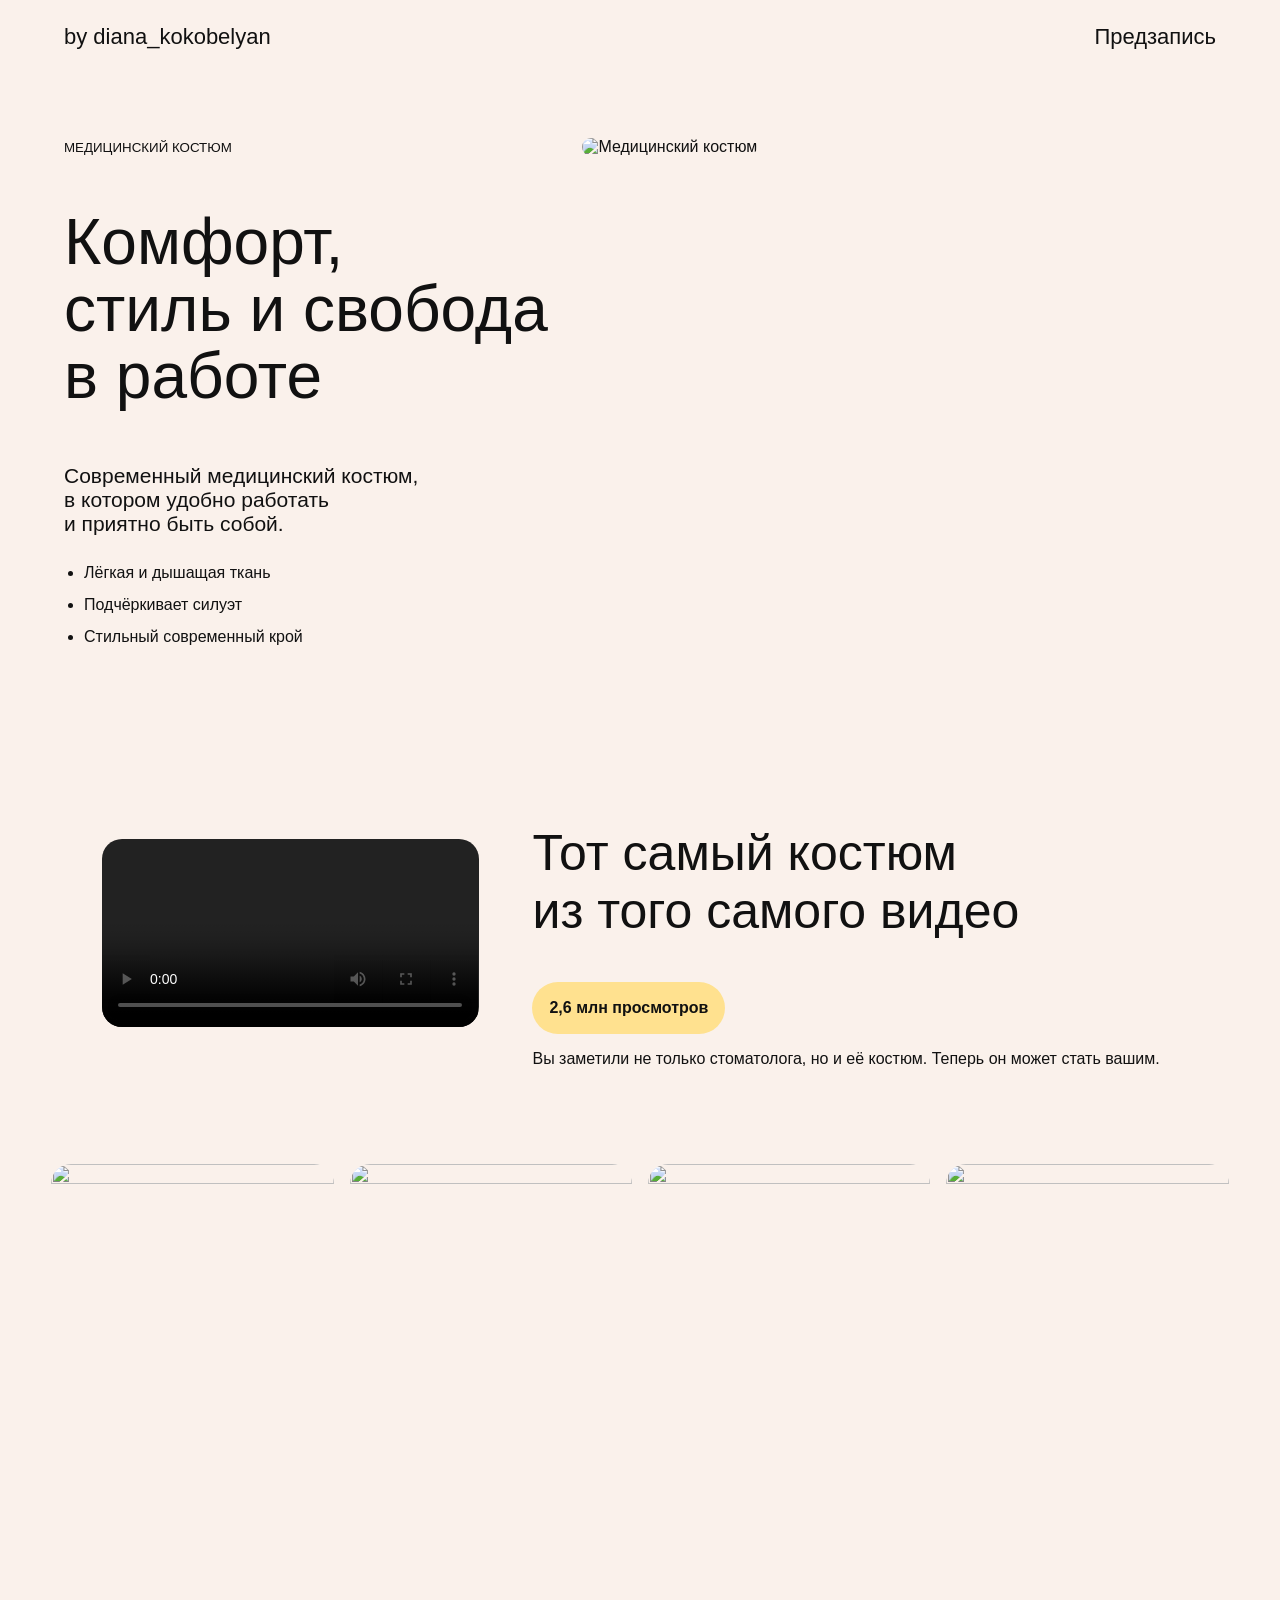
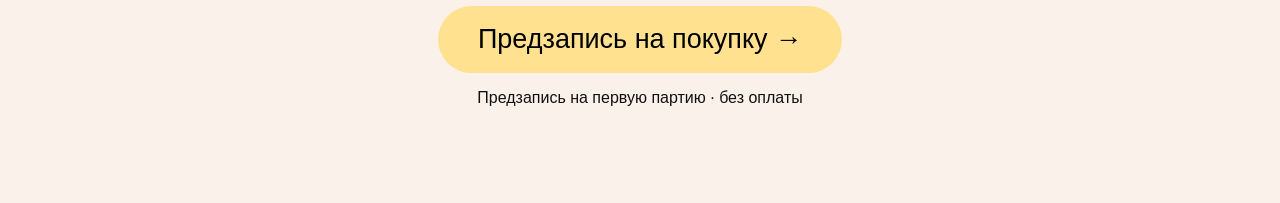
==== medical-site/index.html @ f5bab13a "Add medical suit landing page (initial structure)" ====
<!doctype html><html lang="ru"><head><meta charset="utf-8"><meta name="viewport" content="width=device-width, initial-scale=1"><title>Медицинский костюм — by diana_kokobelyan</title><link rel="stylesheet" href="style.css"></head><body><header><a href="#top">by diana_kokobelyan</a><a href="#order">Предзапись</a></header><main id="top"><section class="hero"><div><small>МЕДИЦИНСКИЙ КОСТЮМ</small><h1>Комфорт,<br>стиль и свобода<br>в работе</h1><p>Современный медицинский костюм,<br>в котором удобно работать<br>и приятно быть собой.</p><ul><li>Лёгкая и дышащая ткань</li><li>Подчёркивает силуэт</li><li>Стильный современный крой</li></ul></div><div class="photo"><img src="https://raw.githubusercontent.com/Ange1yel/Ange1yel.github.io/main/medical-site/assets/hero.jpg" alt="Медицинский костюм"></div></section><section id="story"><video src="https://raw.githubusercontent.com/Ange1yel/Ange1yel.github.io/main/medical-site/assets/video.mp4" poster="https://raw.githubusercontent.com/Ange1yel/Ange1yel.github.io/main/medical-site/assets/poster.jpg" controls playsinline preload="metadata"></video><div><h2>Тот самый костюм<br>из того самого видео</h2><strong>2,6 млн просмотров</strong><p>Вы заметили не только стоматолога, но и её костюм. Теперь он может стать вашим.</p></div></section><section class="gallery"><img src="assets/look1.jpg"><img src="assets/look2.jpg"><img src="assets/look3.jpg"><img src="assets/look4.jpg"></section><section id="order"><button id="orderButton">Предзапись на покупку →</button><p>Предзапись на первую партию · без оплаты</p></section></main><dialog id="dialog"><form method="dialog"><button>×</button></form><h2>Будьте в числе первых</h2><p>Оставьте заявку, чтобы узнать о старте продаж.</p><form id="form"><label>Имя<input name="name" required></label><label>Телефон или Telegram<input name="contact" required></label><label>Размер<select name="size"><option>Пока не знаю</option><option>XS</option><option>S</option><option>M</option><option>L</option><option>XL</option></select></label><p>Тестовый режим: заявка сохраняется только в браузере и не отправляется продавцу.</p><button type="submit">Оставить заявку</button><output id="status"></output></form></dialog><script src="script.js"></script></body></html>
---- medical-site/style.css ----
*{box-sizing:border-box}body{margin:0;background:#faf1eb;color:#111;font-family:Arial,sans-serif}header{display:flex;justify-content:space-between;align-items:center;padding:24px 5%;font-size:22px}a{text-decoration:none;color:inherit}.hero{min-height:650px;display:grid;grid-template-columns:45% 55%;padding:5%}.hero h1{font-size:clamp(35px,5vw,76px);font-weight:400;line-height:1.05}.hero p{font-size:21px}.hero ul{padding-left:20px;line-height:2}.photo img{width:100%;height:650px;object-fit:cover;border-radius:18px}#story{display:grid;grid-template-columns:35% 65%;align-items:center;gap:5%;padding:50px 8%}#story video{width:100%;max-height:450px;border-radius:20px;background:#222}#story h2{font-size:clamp(28px,4vw,50px);font-weight:400}#story strong{display:inline-block;background:#ffe18f;padding:17px;border-radius:30px}.gallery{display:grid;grid-template-columns:repeat(4,1fr);gap:16px;padding:30px 4%}.gallery img{width:100%;aspect-ratio:3/4;object-fit:cover;border-radius:20px}#order{text-align:center;padding:36px 20px 80px}#order button,form button[type=submit]{background:#ffe18f;border:0;border-radius:40px;padding:18px 40px;font-size:27px;cursor:pointer}dialog{border:0;border-radius:20px;max-width:440px;width:90%;padding:30px;background:#fff8f0}dialog::backdrop{background:#0008}dialog form{display:grid;gap:16px}dialog label{display:grid;gap:8px}dialog input,dialog select{padding:12px;border:1px solid #ddd;border-radius:8px}dialog form[method=dialog]{display:block;text-align:right}dialog form[method=dialog] button{border:0;background:none;font-size:22px;cursor:pointer}@media(max-width:740px){.hero,#story{grid-template-columns:1fr}.hero{padding:20px}.photo img{height:auto}#story{padding:25px}.gallery{grid-template-columns:repeat(2,1fr)}header{font-size:16px}}
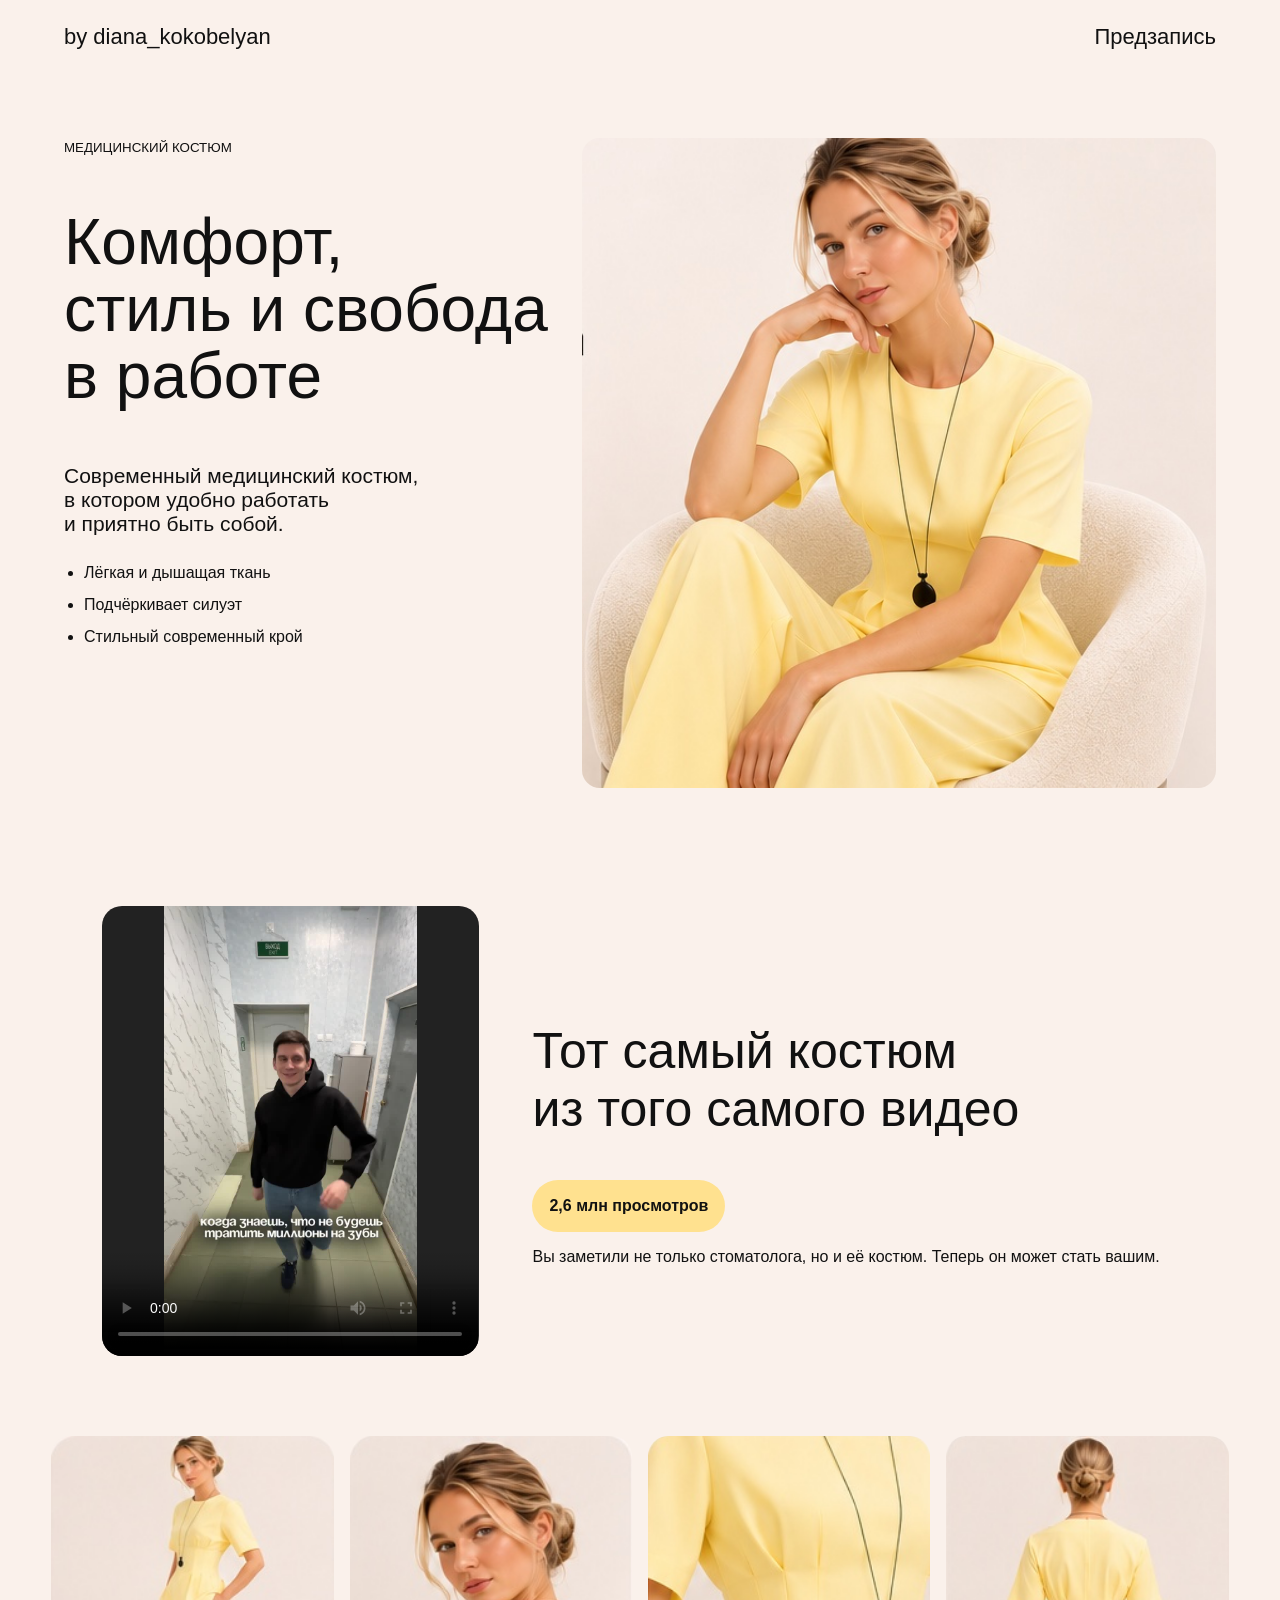
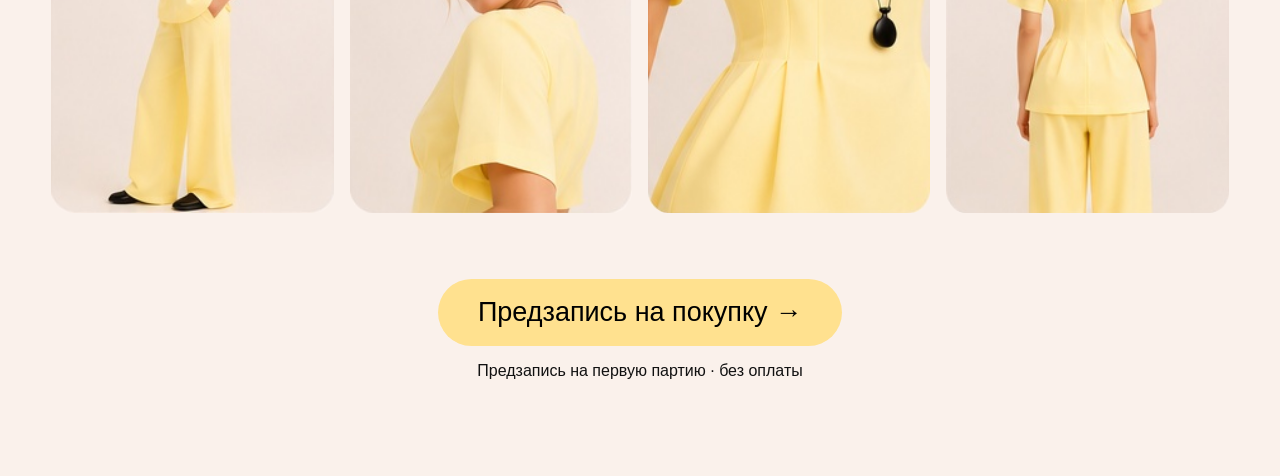
==== commit c29389c9: "Fix asset paths for images and video" ====
--- a/medical-site/index.html
+++ b/medical-site/index.html
@@ -1 +1 @@
-<!doctype html><html lang="ru"><head><meta charset="utf-8"><meta name="viewport" content="width=device-width, initial-scale=1"><title>Медицинский костюм — by diana_kokobelyan</title><link rel="stylesheet" href="style.css"></head><body><header><a href="#top">by diana_kokobelyan</a><a href="#order">Предзапись</a></header><main id="top"><section class="hero"><div><small>МЕДИЦИНСКИЙ КОСТЮМ</small><h1>Комфорт,<br>стиль и свобода<br>в работе</h1><p>Современный медицинский костюм,<br>в котором удобно работать<br>и приятно быть собой.</p><ul><li>Лёгкая и дышащая ткань</li><li>Подчёркивает силуэт</li><li>Стильный современный крой</li></ul></div><div class="photo"><img src="https://raw.githubusercontent.com/Ange1yel/Ange1yel.github.io/main/medical-site/assets/hero.jpg" alt="Медицинский костюм"></div></section><section id="story"><video src="https://raw.githubusercontent.com/Ange1yel/Ange1yel.github.io/main/medical-site/assets/video.mp4" poster="https://raw.githubusercontent.com/Ange1yel/Ange1yel.github.io/main/medical-site/assets/poster.jpg" controls playsinline preload="metadata"></video><div><h2>Тот самый костюм<br>из того самого видео</h2><strong>2,6 млн просмотров</strong><p>Вы заметили не только стоматолога, но и её костюм. Теперь он может стать вашим.</p></div></section><section class="gallery"><img src="assets/look1.jpg"><img src="assets/look2.jpg"><img src="assets/look3.jpg"><img src="assets/look4.jpg"></section><section id="order"><button id="orderButton">Предзапись на покупку →</button><p>Предзапись на первую партию · без оплаты</p></section></main><dialog id="dialog"><form method="dialog"><button>×</button></form><h2>Будьте в числе первых</h2><p>Оставьте заявку, чтобы узнать о старте продаж.</p><form id="form"><label>Имя<input name="name" required></label><label>Телефон или Telegram<input name="contact" required></label><label>Размер<select name="size"><option>Пока не знаю</option><option>XS</option><option>S</option><option>M</option><option>L</option><option>XL</option></select></label><p>Тестовый режим: заявка сохраняется только в браузере и не отправляется продавцу.</p><button type="submit">Оставить заявку</button><output id="status"></output></form></dialog><script src="script.js"></script></body></html>+<!doctype html><html lang="ru"><head><meta charset="utf-8"><meta name="viewport" content="width=device-width, initial-scale=1"><title>Медицинский костюм — by diana_kokobelyan</title><link rel="stylesheet" href="style.css"></head><body><header><a href="#top">by diana_kokobelyan</a><a href="#order">Предзапись</a></header><main id="top"><section class="hero"><div><small>МЕДИЦИНСКИЙ КОСТЮМ</small><h1>Комфорт,<br>стиль и свобода<br>в работе</h1><p>Современный медицинский костюм,<br>в котором удобно работать<br>и приятно быть собой.</p><ul><li>Лёгкая и дышащая ткань</li><li>Подчёркивает силуэт</li><li>Стильный современный крой</li></ul></div><div class="photo"><img src="../assets/hero.jpg" alt="Медицинский костюм"></div></section><section id="story"><video src="../assets/video.mp4" poster="../assets/poster.jpg" controls playsinline preload="metadata"></video><div><h2>Тот самый костюм<br>из того самого видео</h2><strong>2,6 млн просмотров</strong><p>Вы заметили не только стоматолога, но и её костюм. Теперь он может стать вашим.</p></div></section><section class="gallery"><img src="../assets/look1.jpg"><img src="../assets/look2.jpg"><img src="../assets/look3.jpg"><img src="../assets/look4.jpg"></section><section id="order"><button id="orderButton">Предзапись на покупку →</button><p>Предзапись на первую партию · без оплаты</p></section></main><dialog id="dialog"><form method="dialog"><button>×</button></form><h2>Будьте в числе первых</h2><p>Оставьте заявку, чтобы узнать о старте продаж.</p><form id="form"><label>Имя<input name="name" required></label><label>Телефон или Telegram<input name="contact" required></label><label>Размер<select name="size"><option>Пока не знаю</option><option>XS</option><option>S</option><option>M</option><option>L</option><option>XL</option></select></label><p>Тестовый режим: заявка сохраняется только в браузере и не отправляется продавцу.</p><button type="submit">Оставить заявку</button><output id="status"></output></form></dialog><script src="script.js"></script></body></html>
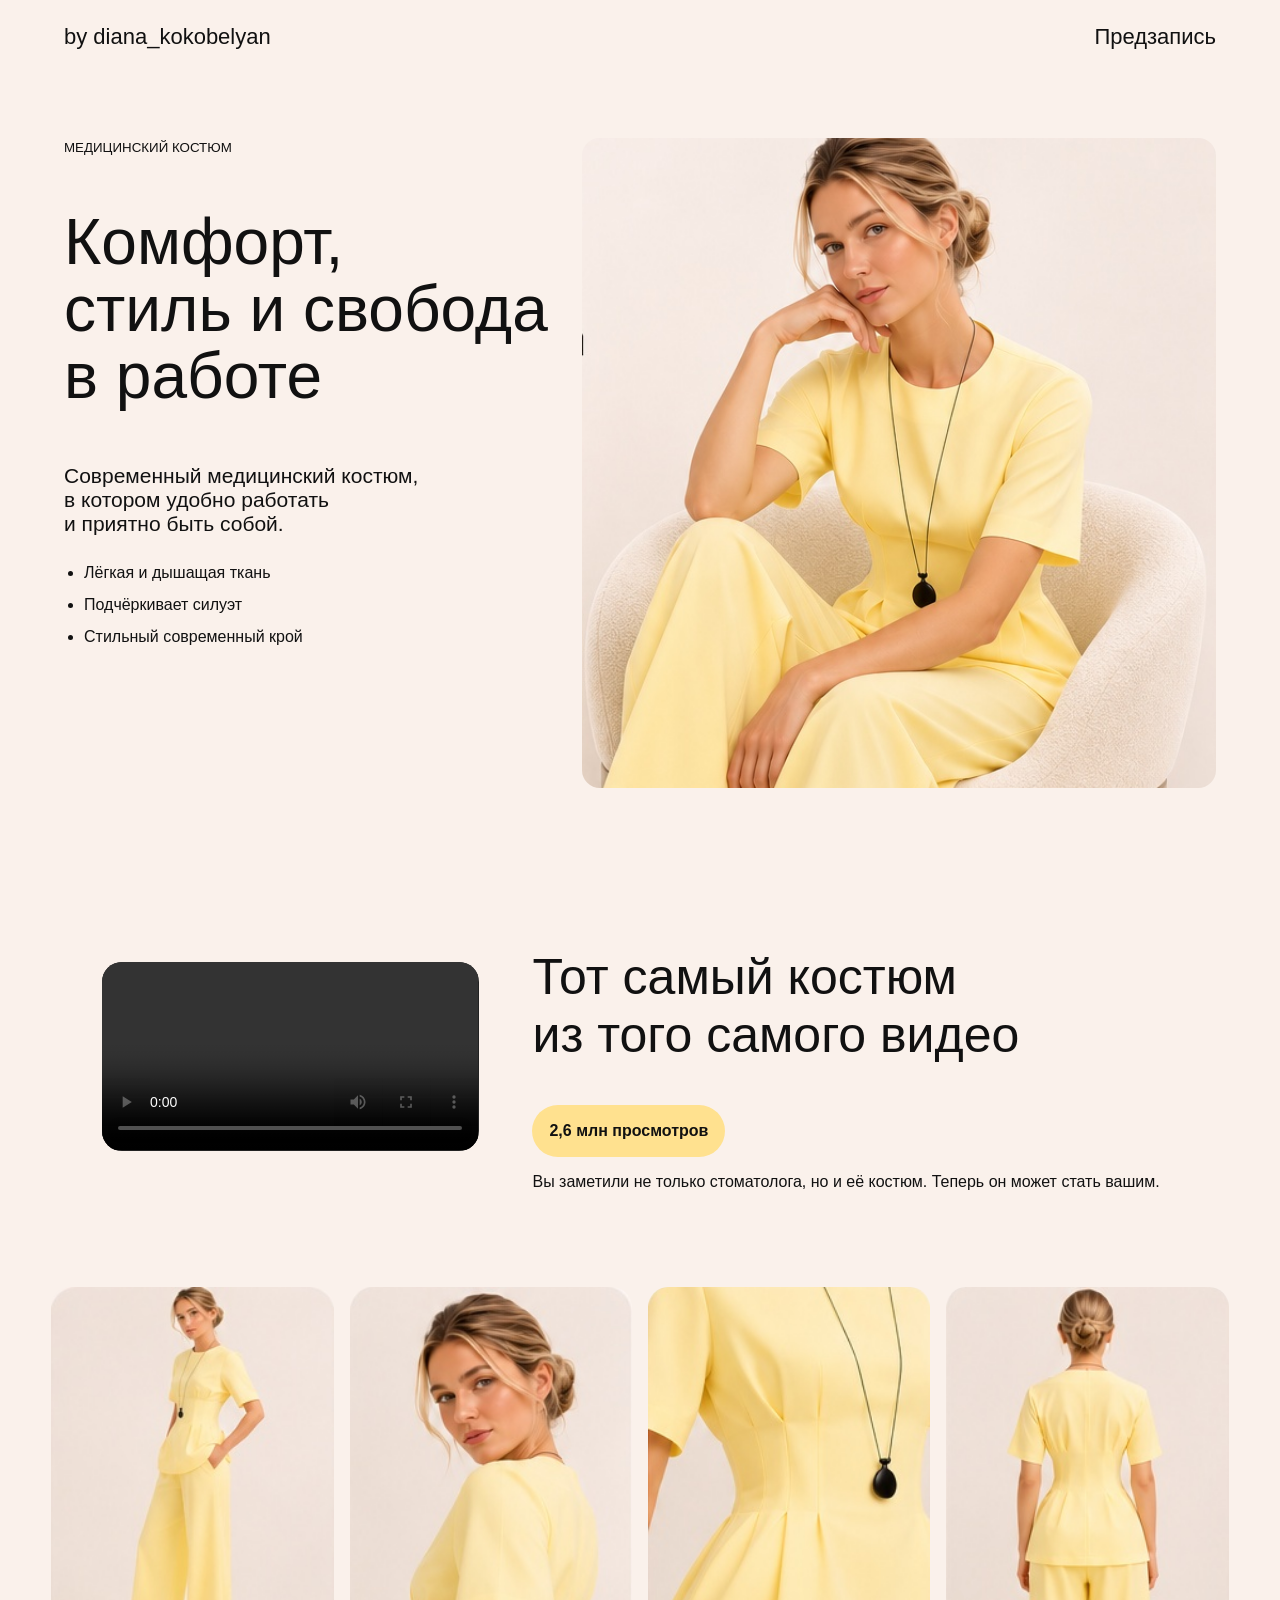
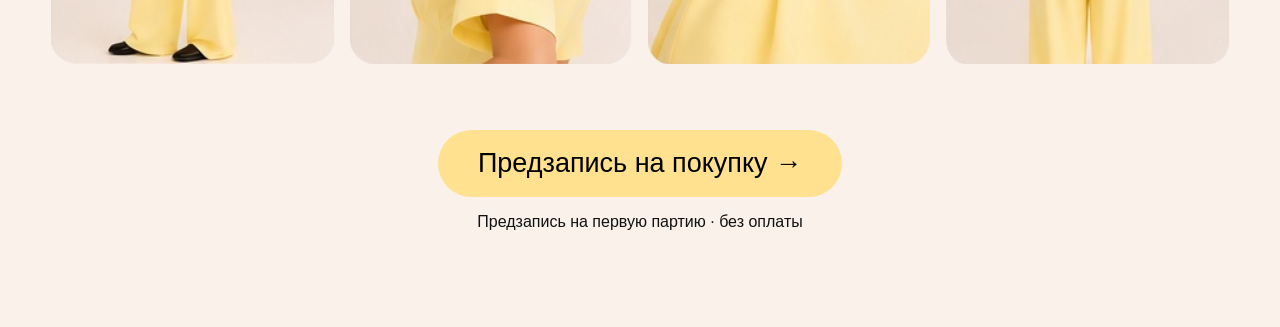
==== commit 2578f6cb: "Remove poster attribute from video player" ====
--- a/medical-site/index.html
+++ b/medical-site/index.html
@@ -1 +1 @@
-<!doctype html><html lang="ru"><head><meta charset="utf-8"><meta name="viewport" content="width=device-width, initial-scale=1"><title>Медицинский костюм — by diana_kokobelyan</title><link rel="stylesheet" href="style.css"></head><body><header><a href="#top">by diana_kokobelyan</a><a href="#order">Предзапись</a></header><main id="top"><section class="hero"><div><small>МЕДИЦИНСКИЙ КОСТЮМ</small><h1>Комфорт,<br>стиль и свобода<br>в работе</h1><p>Современный медицинский костюм,<br>в котором удобно работать<br>и приятно быть собой.</p><ul><li>Лёгкая и дышащая ткань</li><li>Подчёркивает силуэт</li><li>Стильный современный крой</li></ul></div><div class="photo"><img src="../assets/hero.jpg" alt="Медицинский костюм"></div></section><section id="story"><video src="../assets/video.mp4" poster="../assets/poster.jpg" controls playsinline preload="metadata"></video><div><h2>Тот самый костюм<br>из того самого видео</h2><strong>2,6 млн просмотров</strong><p>Вы заметили не только стоматолога, но и её костюм. Теперь он может стать вашим.</p></div></section><section class="gallery"><img src="../assets/look1.jpg"><img src="../assets/look2.jpg"><img src="../assets/look3.jpg"><img src="../assets/look4.jpg"></section><section id="order"><button id="orderButton">Предзапись на покупку →</button><p>Предзапись на первую партию · без оплаты</p></section></main><dialog id="dialog"><form method="dialog"><button>×</button></form><h2>Будьте в числе первых</h2><p>Оставьте заявку, чтобы узнать о старте продаж.</p><form id="form"><label>Имя<input name="name" required></label><label>Телефон или Telegram<input name="contact" required></label><label>Размер<select name="size"><option>Пока не знаю</option><option>XS</option><option>S</option><option>M</option><option>L</option><option>XL</option></select></label><p>Тестовый режим: заявка сохраняется только в браузере и не отправляется продавцу.</p><button type="submit">Оставить заявку</button><output id="status"></output></form></dialog><script src="script.js"></script></body></html>+<!doctype html><html lang="ru"><head><meta charset="utf-8"><meta name="viewport" content="width=device-width, initial-scale=1"><title>Медицинский костюм — by diana_kokobelyan</title><link rel="stylesheet" href="style.css"></head><body><header><a href="#top">by diana_kokobelyan</a><a href="#order">Предзапись</a></header><main id="top"><section class="hero"><div><small>МЕДИЦИНСКИЙ КОСТЮМ</small><h1>Комфорт,<br>стиль и свобода<br>в работе</h1><p>Современный медицинский костюм,<br>в котором удобно работать<br>и приятно быть собой.</p><ul><li>Лёгкая и дышащая ткань</li><li>Подчёркивает силуэт</li><li>Стильный современный крой</li></ul></div><div class="photo"><img src="../assets/hero.jpg" alt="Медицинский костюм"></div></section><section id="story"><video src="../assets/video.mp4" controls playsinline preload="metadata"></video><div><h2>Тот самый костюм<br>из того самого видео</h2><strong>2,6 млн просмотров</strong><p>Вы заметили не только стоматолога, но и её костюм. Теперь он может стать вашим.</p></div></section><section class="gallery"><img src="../assets/look1.jpg"><img src="../assets/look2.jpg"><img src="../assets/look3.jpg"><img src="../assets/look4.jpg"></section><section id="order"><button id="orderButton">Предзапись на покупку →</button><p>Предзапись на первую партию · без оплаты</p></section></main><dialog id="dialog"><form method="dialog"><button>×</button></form><h2>Будьте в числе первых</h2><p>Оставьте заявку, чтобы узнать о старте продаж.</p><form id="form"><label>Имя<input name="name" required></label><label>Телефон или Telegram<input name="contact" required></label><label>Размер<select name="size"><option>Пока не знаю</option><option>XS</option><option>S</option><option>M</option><option>L</option><option>XL</option></select></label><label class="consent"><input type="checkbox" name="consent" required value="yes"> Согласен(на) на обработку моих контактных данных для связи по предзаписи. Перед запуском необходимо разместить политику обработки персональных данных.</label><button type="submit">Оставить заявку</button><output id="status"></output></form></dialog><script src="script.js"></script></body></html>
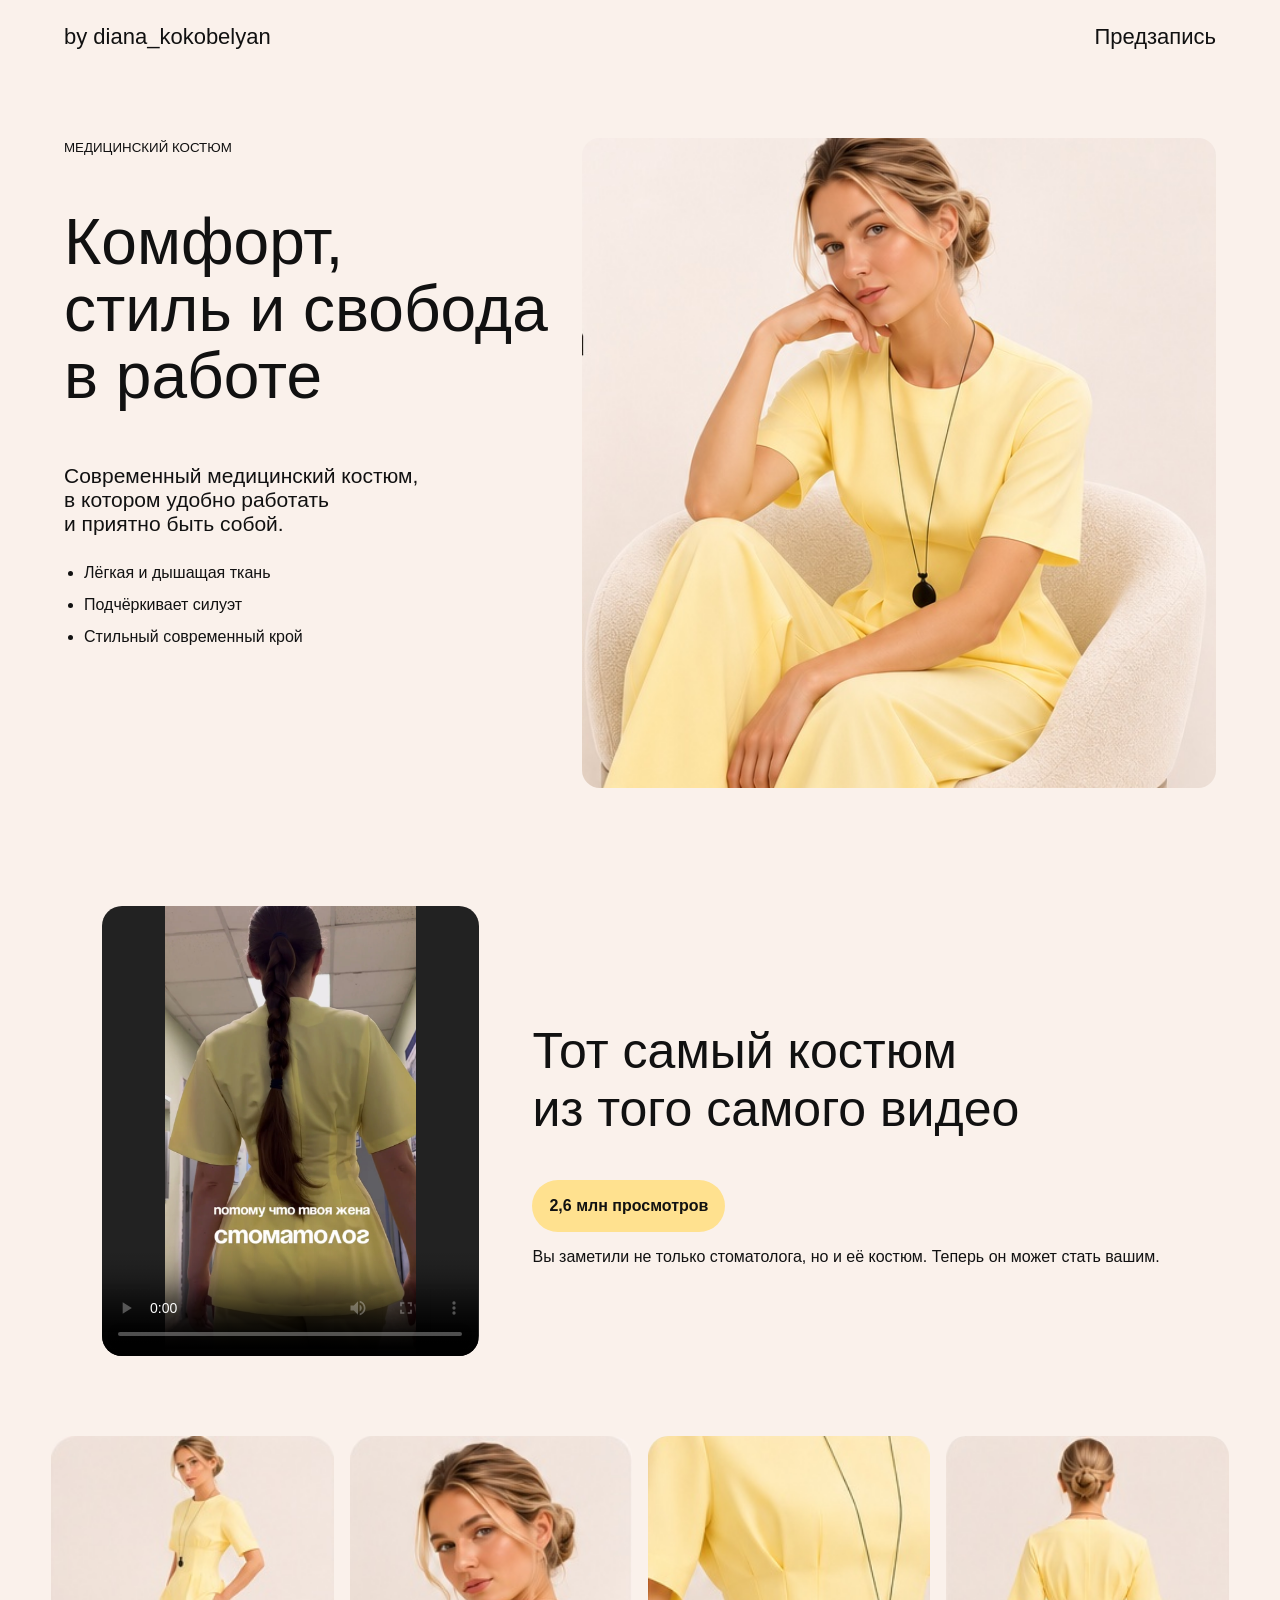
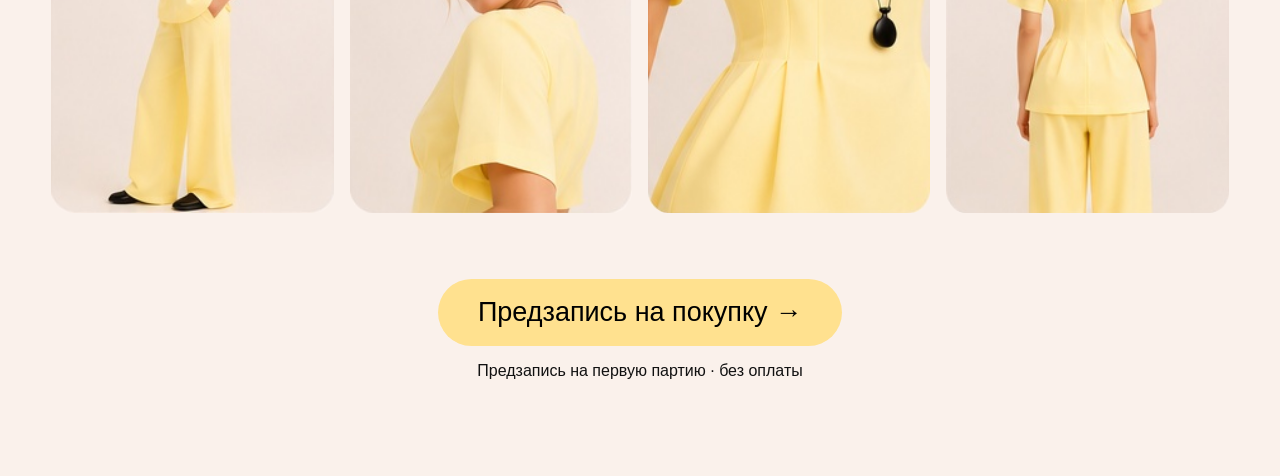
==== commit b628a676: "Set new video poster image" ====
--- a/medical-site/index.html
+++ b/medical-site/index.html
@@ -1 +1 @@
-<!doctype html><html lang="ru"><head><meta charset="utf-8"><meta name="viewport" content="width=device-width, initial-scale=1"><title>Медицинский костюм — by diana_kokobelyan</title><link rel="stylesheet" href="style.css"></head><body><header><a href="#top">by diana_kokobelyan</a><a href="#order">Предзапись</a></header><main id="top"><section class="hero"><div><small>МЕДИЦИНСКИЙ КОСТЮМ</small><h1>Комфорт,<br>стиль и свобода<br>в работе</h1><p>Современный медицинский костюм,<br>в котором удобно работать<br>и приятно быть собой.</p><ul><li>Лёгкая и дышащая ткань</li><li>Подчёркивает силуэт</li><li>Стильный современный крой</li></ul></div><div class="photo"><img src="../assets/hero.jpg" alt="Медицинский костюм"></div></section><section id="story"><video src="../assets/video.mp4" controls playsinline preload="metadata"></video><div><h2>Тот самый костюм<br>из того самого видео</h2><strong>2,6 млн просмотров</strong><p>Вы заметили не только стоматолога, но и её костюм. Теперь он может стать вашим.</p></div></section><section class="gallery"><img src="../assets/look1.jpg"><img src="../assets/look2.jpg"><img src="../assets/look3.jpg"><img src="../assets/look4.jpg"></section><section id="order"><button id="orderButton">Предзапись на покупку →</button><p>Предзапись на первую партию · без оплаты</p></section></main><dialog id="dialog"><form method="dialog"><button>×</button></form><h2>Будьте в числе первых</h2><p>Оставьте заявку, чтобы узнать о старте продаж.</p><form id="form"><label>Имя<input name="name" required></label><label>Телефон или Telegram<input name="contact" required></label><label>Размер<select name="size"><option>Пока не знаю</option><option>XS</option><option>S</option><option>M</option><option>L</option><option>XL</option></select></label><label class="consent"><input type="checkbox" name="consent" required value="yes"> Согласен(на) на обработку моих контактных данных для связи по предзаписи. Перед запуском необходимо разместить политику обработки персональных данных.</label><button type="submit">Оставить заявку</button><output id="status"></output></form></dialog><script src="script.js"></script></body></html>+<!doctype html><html lang="ru"><head><meta charset="utf-8"><meta name="viewport" content="width=device-width, initial-scale=1"><title>Медицинский костюм — by diana_kokobelyan</title><link rel="stylesheet" href="style.css"></head><body><header><a href="#top">by diana_kokobelyan</a><a href="#order">Предзапись</a></header><main id="top"><section class="hero"><div><small>МЕДИЦИНСКИЙ КОСТЮМ</small><h1>Комфорт,<br>стиль и свобода<br>в работе</h1><p>Современный медицинский костюм,<br>в котором удобно работать<br>и приятно быть собой.</p><ul><li>Лёгкая и дышащая ткань</li><li>Подчёркивает силуэт</li><li>Стильный современный крой</li></ul></div><div class="photo"><img src="../assets/hero.jpg" alt="Медицинский костюм"></div></section><section id="story"><video src="../assets/video.mp4" poster="../assets/poster.jpg?v=155d0828" controls playsinline preload="metadata"></video><div><h2>Тот самый костюм<br>из того самого видео</h2><strong>2,6 млн просмотров</strong><p>Вы заметили не только стоматолога, но и её костюм. Теперь он может стать вашим.</p></div></section><section class="gallery"><img src="../assets/look1.jpg"><img src="../assets/look2.jpg"><img src="../assets/look3.jpg"><img src="../assets/look4.jpg"></section><section id="order"><button id="orderButton">Предзапись на покупку →</button><p>Предзапись на первую партию · без оплаты</p></section></main><dialog id="dialog"><form method="dialog"><button>×</button></form><h2>Будьте в числе первых</h2><p>Оставьте заявку, чтобы узнать о старте продаж.</p><form id="form"><label>Имя<input name="name" required></label><label>Телефон или Telegram<input name="contact" required></label><label>Размер<select name="size"><option>Пока не знаю</option><option>XS</option><option>S</option><option>M</option><option>L</option><option>XL</option></select></label><label class="consent"><input type="checkbox" name="consent" required value="yes"> Согласен(на) на обработку моих контактных данных для связи по предзаписи. Перед запуском необходимо разместить политику обработки персональных данных.</label><button type="submit">Оставить заявку</button><output id="status"></output></form></dialog><script src="script.js"></script></body></html>
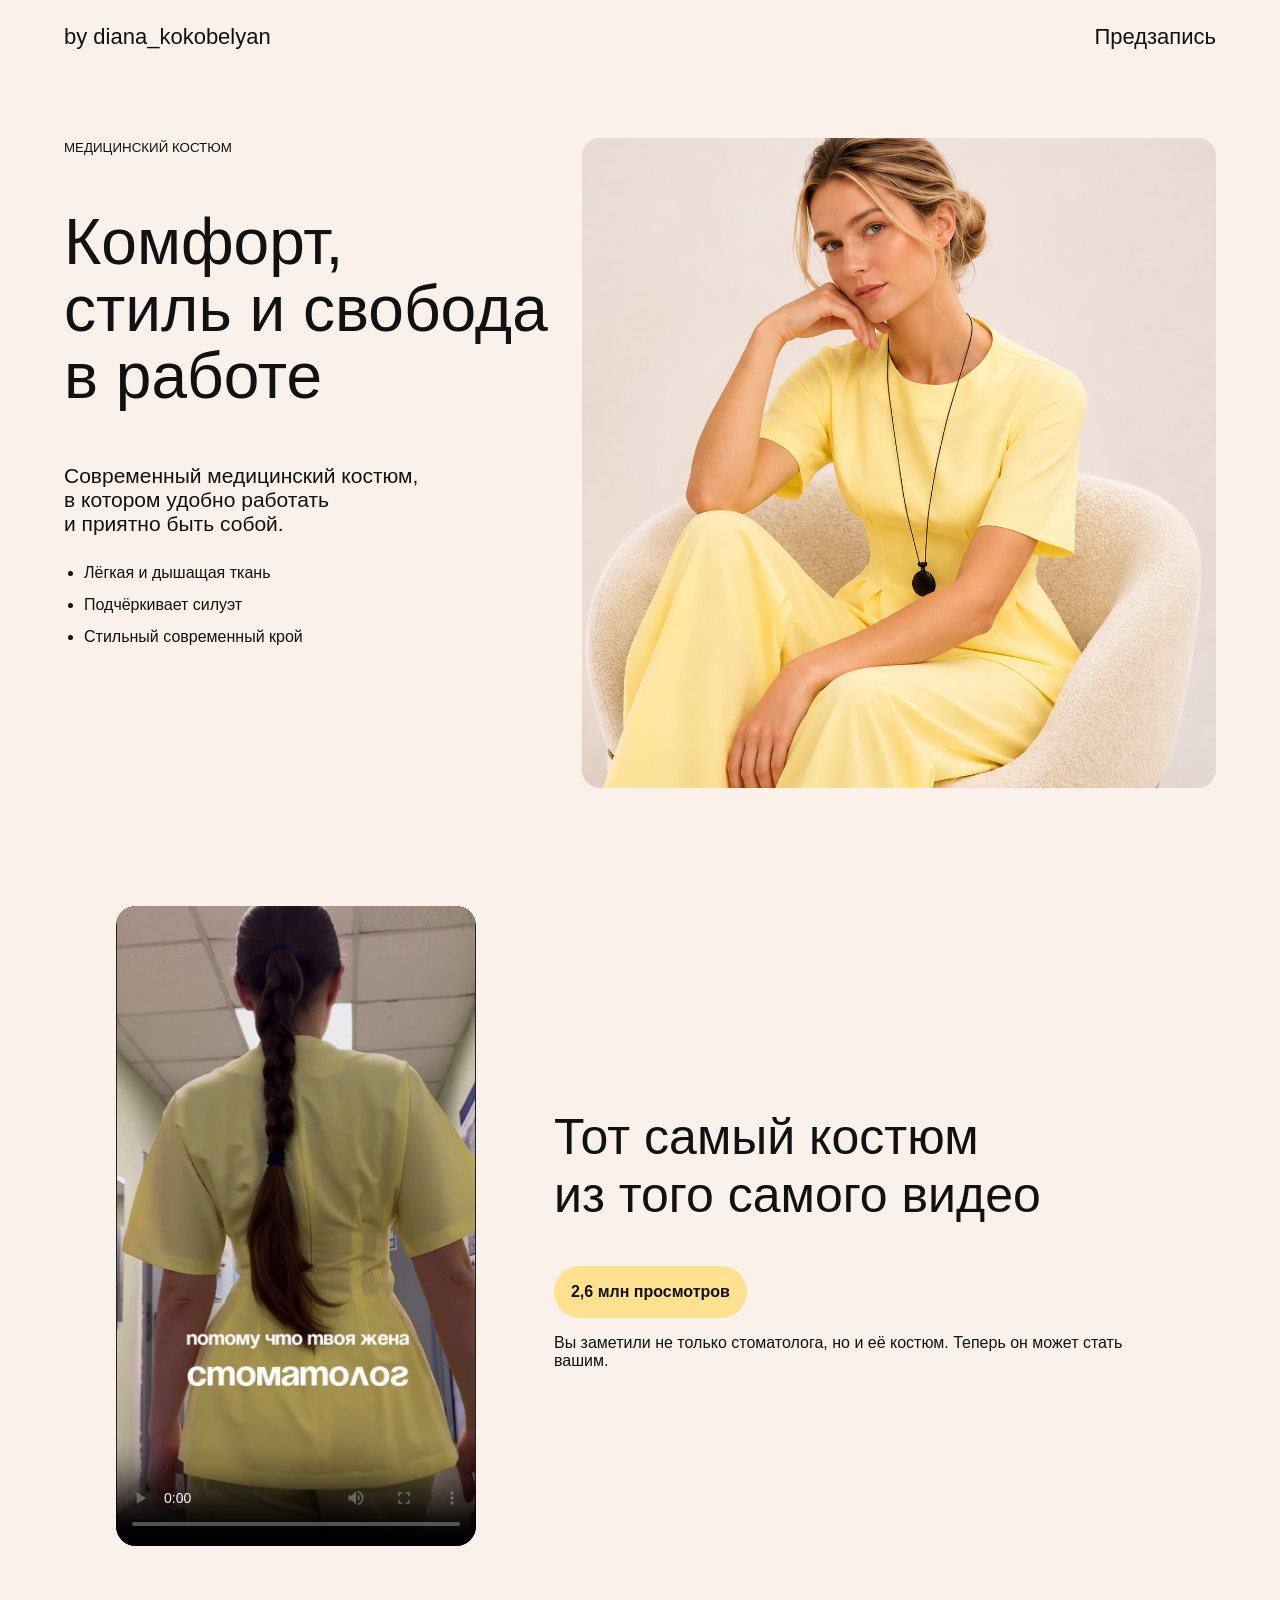
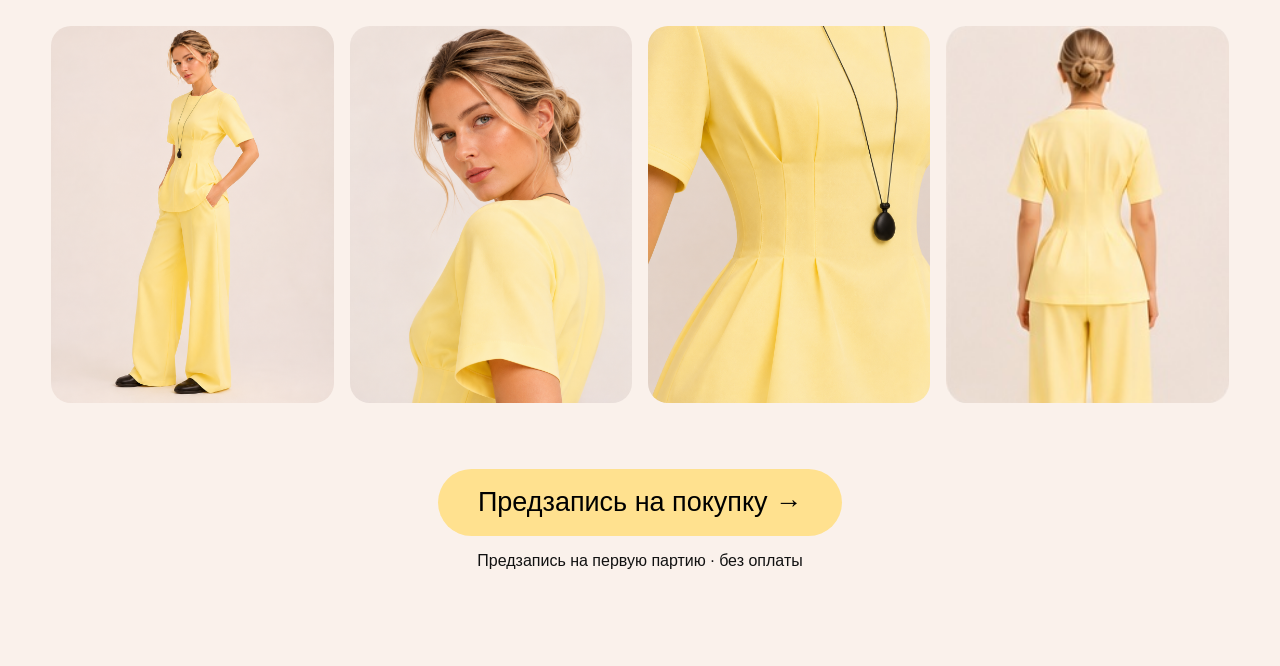
==== commit 344b6ff4: "Synchronize image cache versions in legacy medical-site URL" ====
--- a/medical-site/index.html
+++ b/medical-site/index.html
@@ -1 +1 @@
-<!doctype html><html lang="ru"><head><meta charset="utf-8"><meta name="viewport" content="width=device-width, initial-scale=1"><title>Медицинский костюм — by diana_kokobelyan</title><link rel="stylesheet" href="style.css"></head><body><header><a href="#top">by diana_kokobelyan</a><a href="#order">Предзапись</a></header><main id="top"><section class="hero"><div><small>МЕДИЦИНСКИЙ КОСТЮМ</small><h1>Комфорт,<br>стиль и свобода<br>в работе</h1><p>Современный медицинский костюм,<br>в котором удобно работать<br>и приятно быть собой.</p><ul><li>Лёгкая и дышащая ткань</li><li>Подчёркивает силуэт</li><li>Стильный современный крой</li></ul></div><div class="photo"><img src="../assets/hero.jpg" alt="Медицинский костюм"></div></section><section id="story"><video src="../assets/video.mp4" poster="../assets/poster.jpg?v=155d0828" controls playsinline preload="metadata"></video><div><h2>Тот самый костюм<br>из того самого видео</h2><strong>2,6 млн просмотров</strong><p>Вы заметили не только стоматолога, но и её костюм. Теперь он может стать вашим.</p></div></section><section class="gallery"><img src="../assets/look1.jpg"><img src="../assets/look2.jpg"><img src="../assets/look3.jpg"><img src="../assets/look4.jpg"></section><section id="order"><button id="orderButton">Предзапись на покупку →</button><p>Предзапись на первую партию · без оплаты</p></section></main><dialog id="dialog"><form method="dialog"><button>×</button></form><h2>Будьте в числе первых</h2><p>Оставьте заявку, чтобы узнать о старте продаж.</p><form id="form"><label>Имя<input name="name" required></label><label>Телефон или Telegram<input name="contact" required></label><label>Размер<select name="size"><option>Пока не знаю</option><option>XS</option><option>S</option><option>M</option><option>L</option><option>XL</option></select></label><label class="consent"><input type="checkbox" name="consent" required value="yes"> Согласен(на) на обработку моих контактных данных для связи по предзаписи. Перед запуском необходимо разместить политику обработки персональных данных.</label><button type="submit">Оставить заявку</button><output id="status"></output></form></dialog><script src="script.js"></script></body></html>+<!doctype html><html lang="ru"><head><meta charset="utf-8"><meta name="viewport" content="width=device-width, initial-scale=1"><title>Медицинский костюм — by diana_kokobelyan</title><link rel="stylesheet" href="style.css"></head><body><header><a href="#top">by diana_kokobelyan</a><a href="#order">Предзапись</a></header><main id="top"><section class="hero"><div><small>МЕДИЦИНСКИЙ КОСТЮМ</small><h1>Комфорт,<br>стиль и свобода<br>в работе</h1><p>Современный медицинский костюм,<br>в котором удобно работать<br>и приятно быть собой.</p><ul><li>Лёгкая и дышащая ткань</li><li>Подчёркивает силуэт</li><li>Стильный современный крой</li></ul></div><div class="photo"><img src="../assets/hero.jpg?v=93302fce" alt="Медицинский костюм"></div></section><section id="story"><video src="../assets/video.mp4" poster="../assets/poster.jpg?v=155d0828" controls playsinline preload="metadata"></video><div><h2>Тот самый костюм<br>из того самого видео</h2><strong>2,6 млн просмотров</strong><p>Вы заметили не только стоматолога, но и её костюм. Теперь он может стать вашим.</p></div></section><section class="gallery"><img src="../assets/look1.jpg?v=66c639a8"><img src="../assets/look2.jpg?v=943f519e"><img src="../assets/look3.jpg?v=ac76f770"><img src="../assets/look4.jpg?v=b1d81d3b"></section><section id="order"><button id="orderButton">Предзапись на покупку →</button><p>Предзапись на первую партию · без оплаты</p></section></main><dialog id="dialog"><form method="dialog"><button>×</button></form><h2>Будьте в числе первых</h2><p>Оставьте заявку, чтобы узнать о старте продаж.</p><form id="form"><label>Имя<input name="name" required></label><label>Телефон или Telegram<input name="contact" required></label><label>Размер<select name="size"><option>Пока не знаю</option><option>XS</option><option>S</option><option>M</option><option>L</option><option>XL</option></select></label><label class="consent"><input type="checkbox" name="consent" required value="yes"> Согласен(на) на обработку моих контактных данных для связи по предзаписи. Перед запуском необходимо разместить политику обработки персональных данных.</label><button type="submit">Оставить заявку</button><output id="status"></output></form></dialog><script src="script.js"></script></body></html>
--- a/medical-site/style.css
+++ b/medical-site/style.css
@@ -1 +1 @@
-*{box-sizing:border-box}body{margin:0;background:#faf1eb;color:#111;font-family:Arial,sans-serif}header{display:flex;justify-content:space-between;align-items:center;padding:24px 5%;font-size:22px}a{text-decoration:none;color:inherit}.hero{min-height:650px;display:grid;grid-template-columns:45% 55%;padding:5%}.hero h1{font-size:clamp(35px,5vw,76px);font-weight:400;line-height:1.05}.hero p{font-size:21px}.hero ul{padding-left:20px;line-height:2}.photo img{width:100%;height:650px;object-fit:cover;border-radius:18px}#story{display:grid;grid-template-columns:35% 65%;align-items:center;gap:5%;padding:50px 8%}#story video{width:100%;max-height:450px;border-radius:20px;background:#222}#story h2{font-size:clamp(28px,4vw,50px);font-weight:400}#story strong{display:inline-block;background:#ffe18f;padding:17px;border-radius:30px}.gallery{display:grid;grid-template-columns:repeat(4,1fr);gap:16px;padding:30px 4%}.gallery img{width:100%;aspect-ratio:3/4;object-fit:cover;border-radius:20px}#order{text-align:center;padding:36px 20px 80px}#order button,form button[type=submit]{background:#ffe18f;border:0;border-radius:40px;padding:18px 40px;font-size:27px;cursor:pointer}dialog{border:0;border-radius:20px;max-width:440px;width:90%;padding:30px;background:#fff8f0}dialog::backdrop{background:#0008}dialog form{display:grid;gap:16px}dialog label{display:grid;gap:8px}dialog input,dialog select{padding:12px;border:1px solid #ddd;border-radius:8px}dialog form[method=dialog]{display:block;text-align:right}dialog form[method=dialog] button{border:0;background:none;font-size:22px;cursor:pointer}@media(max-width:740px){.hero,#story{grid-template-columns:1fr}.hero{padding:20px}.photo img{height:auto}#story{padding:25px}.gallery{grid-template-columns:repeat(2,1fr)}header{font-size:16px}}+*{box-sizing:border-box}body{margin:0;background:#faf1eb;color:#111;font-family:Arial,sans-serif}header{display:flex;justify-content:space-between;align-items:center;padding:24px 5%;font-size:22px}a{text-decoration:none;color:inherit}.hero{min-height:650px;display:grid;grid-template-columns:45% 55%;padding:5%}.hero h1{font-size:clamp(35px,5vw,76px);font-weight:400;line-height:1.05}.hero p{font-size:21px}.hero ul{padding-left:20px;line-height:2}.photo img{width:100%;height:650px;object-fit:cover;border-radius:18px}#story{display:grid;grid-template-columns:minmax(0,36%) minmax(0,1fr);align-items:center;gap:6%;padding:50px 8%}#story video{display:block;width:100%;max-width:360px;aspect-ratio:9/16;height:auto;object-fit:contain;margin:0 auto;border-radius:20px;background:#222}#story h2{font-size:clamp(28px,4vw,50px);font-weight:400}#story strong{display:inline-block;background:#ffe18f;padding:17px;border-radius:30px}.gallery{display:grid;grid-template-columns:repeat(4,1fr);gap:16px;padding:30px 4%}.gallery img{width:100%;aspect-ratio:3/4;object-fit:cover;border-radius:20px}#order{text-align:center;padding:36px 20px 80px}#order button,form button[type=submit]{background:#ffe18f;border:0;border-radius:40px;padding:18px 40px;font-size:27px;cursor:pointer}dialog{border:0;border-radius:20px;max-width:440px;width:90%;padding:30px;background:#fff8f0}dialog::backdrop{background:#0008}dialog form{display:grid;gap:16px}dialog label{display:grid;gap:8px}dialog input,dialog select{padding:12px;border:1px solid #ddd;border-radius:8px}dialog form[method=dialog]{display:block;text-align:right}dialog form[method=dialog] button{border:0;background:none;font-size:22px;cursor:pointer}@media(max-width:740px){.hero,#story{grid-template-columns:1fr}.hero{padding:20px}.photo img{height:auto}#story{padding:25px}#story video{max-width:320px}.gallery{grid-template-columns:repeat(2,1fr)}header{font-size:16px}}
